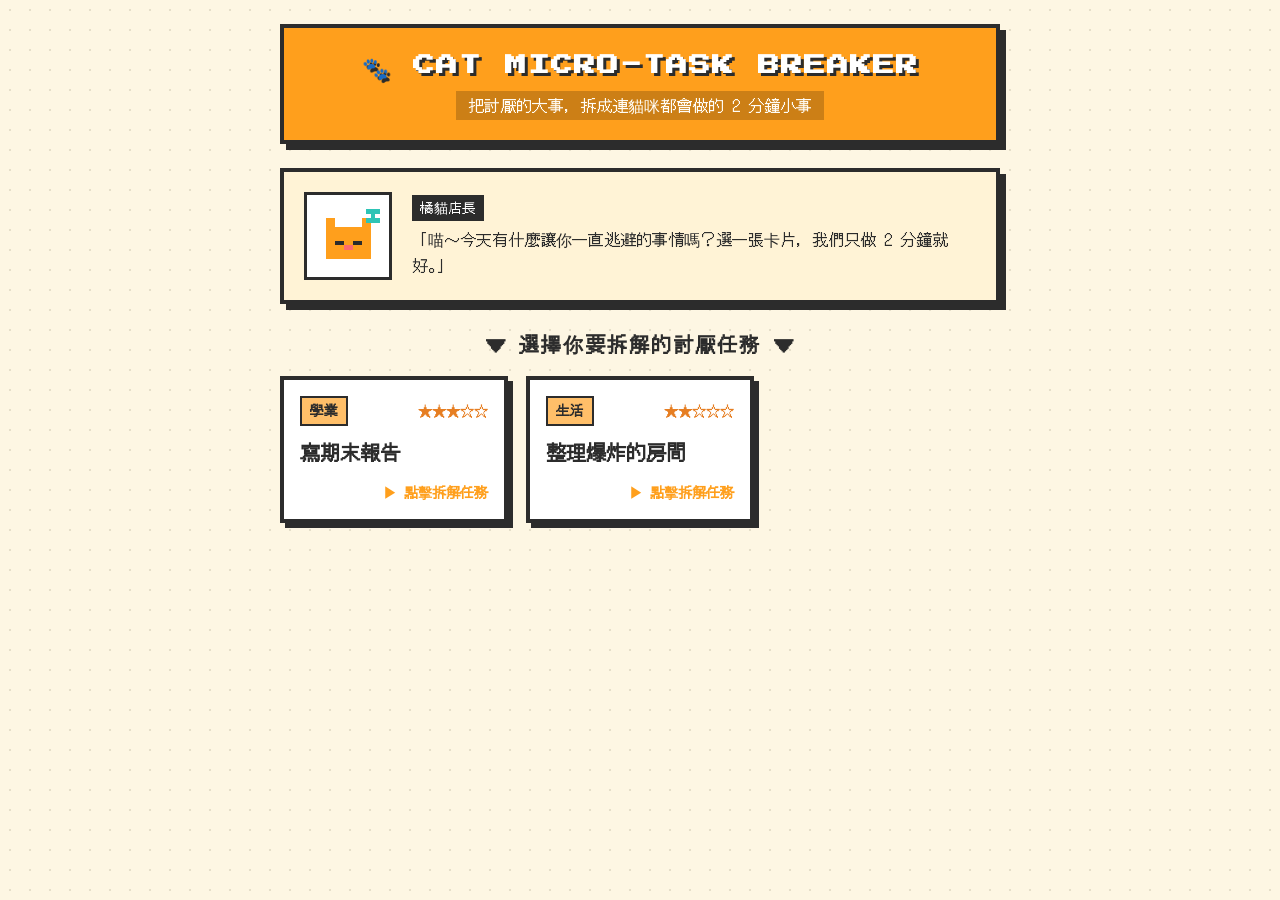
==== index.html @ 26bb5b37 "Add files via upload" ====
<!DOCTYPE html>
<html lang="zh-TW">
<head>
  <meta charset="UTF-8">
  <meta name="viewport" content="width=device-width, initial-scale=1.0">
  <title>像素貓咪：拖延症微任務拆解器</title>
  <!-- 引入復古像素字體 -->
  <link rel="preconnect" href="https://fonts.googleapis.com">
  <link rel="preconnect" href="https://fonts.gstatic.com" crossorigin>
  <link href="https://fonts.googleapis.com/css2?family=DotGothic16&family=Press+Start+2P&display=swap" rel="stylesheet">
  <link rel="stylesheet" href="css/pixel-style.css">
</head>
<body>
  <div class="game-container">
    <!-- 頂部標題列 -->
    <header class="pixel-box header-bar">
      <h1 class="pixel-title">🐾 CAT MICRO-TASK BREAKER</h1>
      <p class="subtitle">把討厭的大事，拆成連貓咪都會做的 2 分鐘小事</p>
    </header>

    <!-- 視圖 1：任務大廳 (Lobby View) -->
    <main id="lobby-view" class="view-section">
      <div class="cat-banner pixel-box">
        <div id="lobby-cat-avatar" class="cat-sprite"></div>
        <div class="dialog-box">
          <p class="speaker-tag">橘貓店長</p>
          <p>「喵～今天有什麼讓你一直逃避的事情嗎？選一張卡片，我們只做 2 分鐘就好。」</p>
        </div>
      </div>

      <h2 class="section-heading">▼ 選擇你要拆解的討厭任務 ▼</h2>
      <div id="task-grid" class="task-grid">
        <!-- 由 app.js 動態讀取 manifest.json 生成卡片 -->
      </div>
    </main>

    <!-- 視圖 2：闖關視圖 (Quest View) -->
    <main id="quest-view" class="view-section hidden">
      <div class="quest-top-bar">
        <button id="back-btn" class="pixel-btn secondary-btn">◀ 逃回大廳</button>
        <span id="quest-category" class="badge">類別</span>
      </div>

      <div class="pixel-box quest-stage">
        <h2 id="quest-title" class="quest-title">任務名稱</h2>

        <!-- 貓咪狀態與對話框 -->
        <div class="cat-status-area">
          <div id="quest-cat-avatar" class="cat-sprite bounce"></div>
          <div class="dialog-box">
            <p class="speaker-tag">陪伴橘貓</p>
            <p id="cat-speech">貓咪台詞載入中...</p>
          </div>
        </div>

        <!-- RPG 進度血條 -->
        <div class="progress-wrapper">
          <div class="progress-labels">
            <span>PROGRESS</span>
            <span id="progress-text">STEP 1 / 5</span>
          </div>
          <div class="progress-bar-border">
            <div id="progress-fill" class="progress-bar-fill"></div>
          </div>
        </div>

        <!-- 單一步驟卡片區 -->
        <div id="step-card" class="step-card">
          <div class="step-meta">
            <span id="step-badge" class="step-badge">STEP 1</span>
            <span id="step-timer" class="step-timer">⏱ 預估 2 分鐘</span>
          </div>
          <h3 id="step-action" class="step-action">動作指令載入中...</h3>
          <p id="step-tip" class="step-tip">💡 貓咪提示</p>
        </div>

        <!-- 破關慶祝區 (預設隱藏) -->
        <div id="victory-card" class="victory-card hidden">
          <h3 class="victory-title">🎉 QUEST CLEAR! 🎉</h3>
          <p id="victory-text">你已經成功跨出最難的第一步了喵！</p>
        </div>

        <!-- 底部操作按鈕 -->
        <div class="action-Controls">
          <button id="complete-step-btn" class="pixel-btn primary-btn">🐾 我做完了！下一步</button>
          <button id="finish-quest-btn" class="pixel-btn success-btn hidden">🏆 領取貓掌印章（回大廳）</button>
        </div>
      </div>
    </main>
  </div>

  <script src="js/app.js"></script>
</body>
</html>
---- css/pixel-style.css ----
:root {
  --bg-color: #FDF6E3;
  --card-bg: #FFFFFF;
  --border-color: #2C2C2C;
  --primary-orange: #FF9F1C;
  --secondary-pink: #FFBF69;
  --success-green: #2EC4B6;
  --accent-cream: #FFF3D6;
  --text-main: #2C2C2C;
  --text-muted: #666666;
}

* {
  box-sizing: border-box;
  margin: 0;
  padding: 0;
}

body {
  background-color: var(--bg-color);
  background-image: radial-gradient(#E5DEC9 1.5px, transparent 1.5px);
  background-size: 20px 20px;
  color: var(--text-main);
  font-family: 'DotGothic16', sans-serif;
  line-height: 1.6;
  padding: 24px 16px;
}

.game-container {
  max-width: 720px;
  margin: 0 auto;
}

/* 像素邊框共用樣式 */
.pixel-box {
  background-color: var(--card-bg);
  border: 4px solid var(--border-color);
  box-shadow: 6px 6px 0px var(--border-color);
  padding: 20px;
  margin-bottom: 24px;
}

.header-bar {
  text-align: center;
  background-color: var(--primary-orange);
  color: #FFF;
}

.pixel-title {
  font-family: 'Press Start 2P', 'DotGothic16', monospace;
  font-size: 1.35rem;
  text-shadow: 3px 3px 0px var(--border-color);
  margin-bottom: 8px;
  letter-spacing: 1px;
}

.subtitle {
  font-size: 1rem;
  color: #FFFDF7;
  background: rgba(0, 0, 0, 0.2);
  display: inline-block;
  padding: 2px 12px;
}

/* 貓咪對話橫幅 */
.cat-banner, .cat-status-area {
  display: flex;
  align-items: center;
  gap: 20px;
  background-color: var(--accent-cream);
}

.cat-status-area {
  border: 3px solid var(--border-color);
  padding: 16px;
  margin-bottom: 20px;
}

.cat-sprite {
  width: 88px;
  height: 88px;
  flex-shrink: 0;
  background: #FFF;
  border: 3px solid var(--border-color);
  display: flex;
  align-items: center;
  justify-content: center;
  image-rendering: pixelated;
}

.bounce {
  animation: pixel-bounce 1.2s infinite steps(2);
}

@keyframes pixel-bounce {
  0%, 100% { transform: translateY(0); }
  50% { transform: translateY(-4px); }
}

.dialog-box {
  flex: 1;
}

.speaker-tag {
  display: inline-block;
  background: var(--border-color);
  color: #FFF;
  font-size: 0.85rem;
  padding: 2px 8px;
  margin-bottom: 6px;
}

/* 首頁任務卡片網格 */
.section-heading {
  text-align: center;
  font-size: 1.25rem;
  margin: 24px 0 16px;
  letter-spacing: 2px;
}

.task-grid {
  display: grid;
  grid-template-columns: repeat(auto-fill, minmax(220px, 1fr));
  gap: 18px;
}

.task-card {
  background: var(--card-bg);
  border: 4px solid var(--border-color);
  box-shadow: 5px 5px 0px var(--border-color);
  padding: 16px;
  cursor: pointer;
  transition: transform 0.1s;
  display: flex;
  flex-direction: column;
  justify-content: space-between;
}

.task-card:hover {
  transform: translate(-2px, -2px);
  box-shadow: 7px 7px 0px var(--border-color);
  background-color: var(--accent-cream);
}

.task-card:active {
  transform: translate(3px, 3px);
  box-shadow: 2px 2px 0px var(--border-color);
}

.card-top {
  display: flex;
  justify-content: space-between;
  align-items: center;
  margin-bottom: 10px;
}

.badge {
  background-color: var(--secondary-pink);
  border: 2px solid var(--border-color);
  padding: 2px 8px;
  font-size: 0.85rem;
  font-weight: bold;
}

.difficulty {
  color: #E67E22;
  font-size: 0.9rem;
}

.card-title {
  font-size: 1.25rem;
  margin-bottom: 12px;
}

.card-start-hint {
  font-size: 0.9rem;
  color: var(--primary-orange);
  text-align: right;
  font-weight: bold;
}

/* 闖關視圖與進度條 */
.quest-top-bar {
  display: flex;
  justify-content: space-between;
  align-items: center;
  margin-bottom: 16px;
}

.quest-title {
  font-size: 1.5rem;
  text-align: center;
  margin-bottom: 16px;
  border-bottom: 3px dashed var(--border-color);
  padding-bottom: 10px;
}

.progress-wrapper {
  margin-bottom: 20px;
}

.progress-labels {
  display: flex;
  justify-content: space-between;
  font-family: 'Press Start 2P', monospace;
  font-size: 0.75rem;
  margin-bottom: 6px;
}

.progress-bar-border {
  height: 24px;
  border: 3px solid var(--border-color);
  background: #EEE;
  padding: 2px;
}

.progress-bar-fill {
  height: 100%;
  width: 20%;
  background-color: var(--success-green);
  transition: width 0.3s steps(5);
}

/* 步驟顯示卡 */
.step-card {
  border: 3px solid var(--border-color);
  background-color: #FAFAFA;
  padding: 20px;
  margin-bottom: 24px;
}

.step-meta {
  display: flex;
  justify-content: space-between;
  margin-bottom: 12px;
}

.step-badge {
  background: var(--primary-orange);
  color: #FFF;
  border: 2px solid var(--border-color);
  padding: 2px 10px;
  font-family: 'Press Start 2P', monospace;
  font-size: 0.75rem;
}

.step-timer {
  font-weight: bold;
  color: #D35400;
}

.step-action {
  font-size: 1.4rem;
  margin-bottom: 12px;
  color: var(--border-color);
}

.step-tip {
  background: var(--accent-cream);
  border-left: 4px solid var(--primary-orange);
  padding: 8px 12px;
  font-size: 0.95rem;
  color: var(--text-muted);
}

/* 破關畫面 */
.victory-card {
  text-align: center;
  border: 3px solid var(--border-color);
  background-color: #E8F8F5;
  padding: 28px 16px;
  margin-bottom: 24px;
}

.victory-title {
  font-family: 'Press Start 2P', monospace;
  color: var(--success-green);
  font-size: 1.2rem;
  margin-bottom: 12px;
}

/* 像素按鈕 */
.pixel-btn {
  font-family: 'DotGothic16', sans-serif;
  font-size: 1.1rem;
  border: 3px solid var(--border-color);
  box-shadow: 4px 4px 0px var(--border-color);
  padding: 10px 20px;
  cursor: pointer;
  width: 100%;
  font-weight: bold;
}

.pixel-btn:hover {
  transform: translate(-1px, -1px);
  box-shadow: 5px 5px 0px var(--border-color);
}

.pixel-btn:active {
  transform: translate(3px, 3px);
  box-shadow: 1px 1px 0px var(--border-color);
}

.primary-btn {
  background-color: var(--primary-orange);
  color: #FFF;
}

.secondary-btn {
  width: auto;
  padding: 6px 14px;
  font-size: 0.95rem;
  background-color: #FFF;
}

.success-btn {
  background-color: var(--success-green);
  color: #FFF;
}

.hidden {
  display: none !important;
}
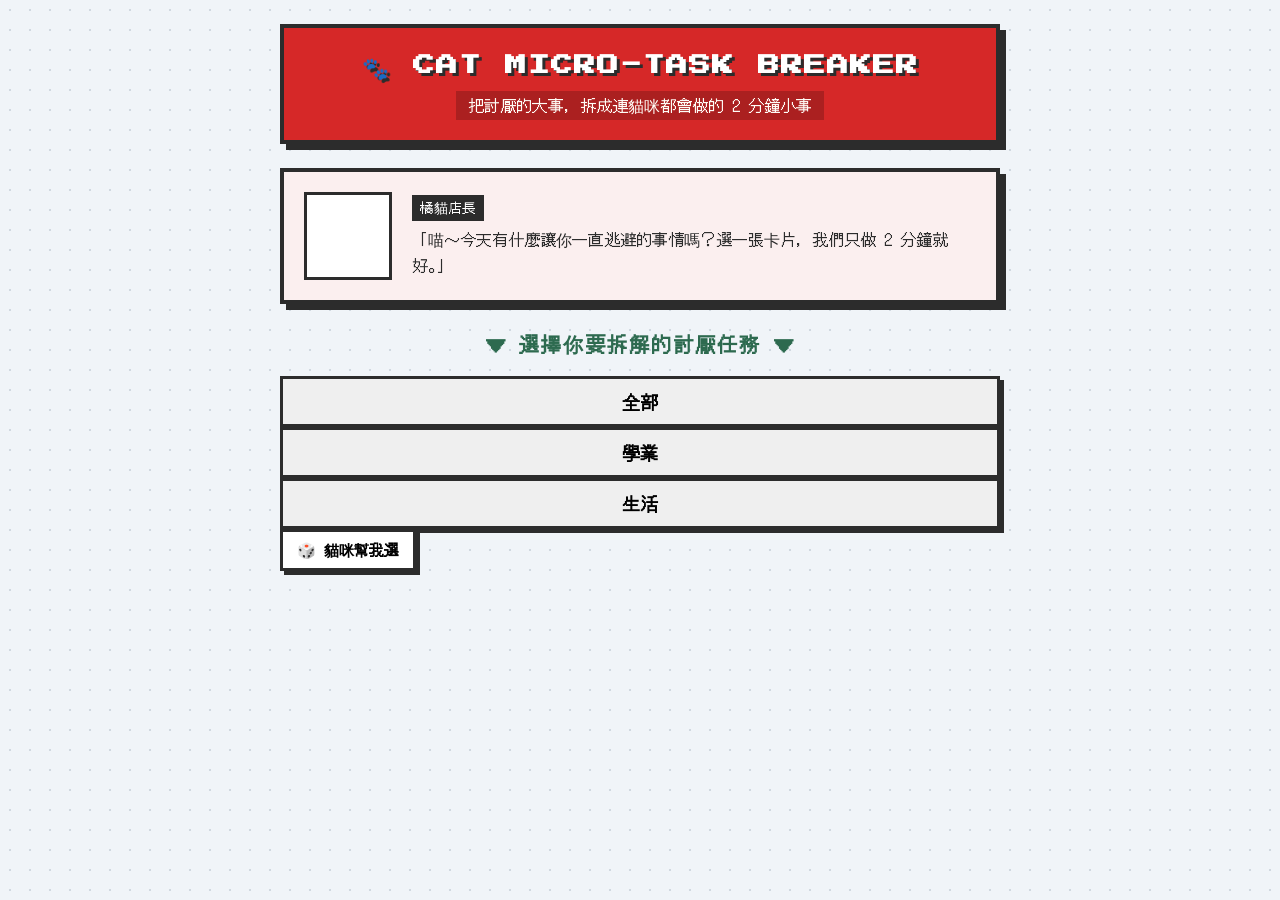
==== commit b1ca0194: "Update index.html" ====
--- a/index.html
+++ b/index.html
@@ -28,7 +28,19 @@
         </div>
       </div>
 
-      <h2 class="section-heading">▼ 選擇你要拆解的討厭任務 ▼</h2>
+     <h2 class="section-heading">▼ 選擇你要拆解的討厭任務 ▼</h2>
+      
+      <!-- 新增：大廳控制列 (篩選器與隨機按鈕) -->
+      <div class="lobby-controls">
+        <div class="filter-group">
+          <button class="pixel-btn filter-btn active" data-category="all">全部</button>
+          <button class="pixel-btn filter-btn" data-category="學業">學業</button>
+          <button class="pixel-btn filter-btn" data-category="生活">生活</button>
+        </div>
+        <button id="random-task-btn" class="pixel-btn secondary-btn">🎲 貓咪幫我選</button>
+      </div>
+
+      <div id="task-grid" class="task-grid">
       <div id="task-grid" class="task-grid">
         <!-- 由 app.js 動態讀取 manifest.json 生成卡片 -->
       </div>
@@ -91,4 +103,4 @@
 
   <script src="js/app.js"></script>
 </body>
-</html>+</html>
--- a/css/pixel-style.css
+++ b/css/pixel-style.css
@@ -1,11 +1,11 @@
 :root {
-  --bg-color: #FDF6E3;
-  --card-bg: #FFFFFF;
-  --border-color: #2C2C2C;
-  --primary-orange: #FF9F1C;
-  --secondary-pink: #FFBF69;
-  --success-green: #2EC4B6;
-  --accent-cream: #FFF3D6;
+  --bg-color: #F0F4F8;       /* 冰雪白底色 */
+  --card-bg: #FFFFFF;        /* 純白卡片 */
+  --border-color: #2C2C2C;   /* 像素黑框 */
+  --primary-orange: #D62828; /* 聖誕紅 (替換原本的主題橘) */
+  --secondary-pink: #E9C46A; /* 鈴鐺金 (替換原本的裝飾粉) */
+  --success-green: #2D6A4F;  /* 冷杉綠 (替換原本的破關綠) */
+  --accent-cream: #FBEFEF;   /* 暖雪白 (貓咪對話框背景) */
   --text-main: #2C2C2C;
   --text-muted: #666666;
 }
@@ -18,7 +18,8 @@
 
 body {
   background-color: var(--bg-color);
-  background-image: radial-gradient(#E5DEC9 1.5px, transparent 1.5px);
+  /* 背景改成類似落雪的淡藍灰色點點 */
+  background-image: radial-gradient(#D0D8E0 1.5px, transparent 1.5px);
   background-size: 20px 20px;
   color: var(--text-main);
   font-family: 'DotGothic16', sans-serif;
@@ -42,7 +43,7 @@
 
 .header-bar {
   text-align: center;
-  background-color: var(--primary-orange);
+  background-color: var(--primary-orange); /* 現在是聖誕紅了 */
   color: #FFF;
 }
 
@@ -116,6 +117,7 @@
   font-size: 1.25rem;
   margin: 24px 0 16px;
   letter-spacing: 2px;
+  color: var(--success-green); /* 標題換成冷杉綠 */
 }
 
 .task-grid {
@@ -163,7 +165,7 @@
 }
 
 .difficulty {
-  color: #E67E22;
+  color: var(--primary-orange); /* 難度星星改成聖誕紅 */
   font-size: 0.9rem;
 }
 
@@ -174,7 +176,7 @@
 
 .card-start-hint {
   font-size: 0.9rem;
-  color: var(--primary-orange);
+  color: var(--success-green); /* 提示文字改成冷杉綠 */
   text-align: right;
   font-weight: bold;
 }
@@ -246,7 +248,7 @@
 
 .step-timer {
   font-weight: bold;
-  color: #D35400;
+  color: var(--primary-orange);
 }
 
 .step-action {
@@ -267,14 +269,14 @@
 .victory-card {
   text-align: center;
   border: 3px solid var(--border-color);
-  background-color: #E8F8F5;
+  background-color: #E9F0EC; /* 淡淡的冷杉綠底色 */
   padding: 28px 16px;
   margin-bottom: 24px;
 }
 
 .victory-title {
   font-family: 'Press Start 2P', monospace;
-  color: var(--success-green);
+  color: var(--primary-orange); /* 破關標題用聖誕紅 */
   font-size: 1.2rem;
   margin-bottom: 12px;
 }
@@ -320,4 +322,4 @@
 
 .hidden {
   display: none !important;
-}+}
